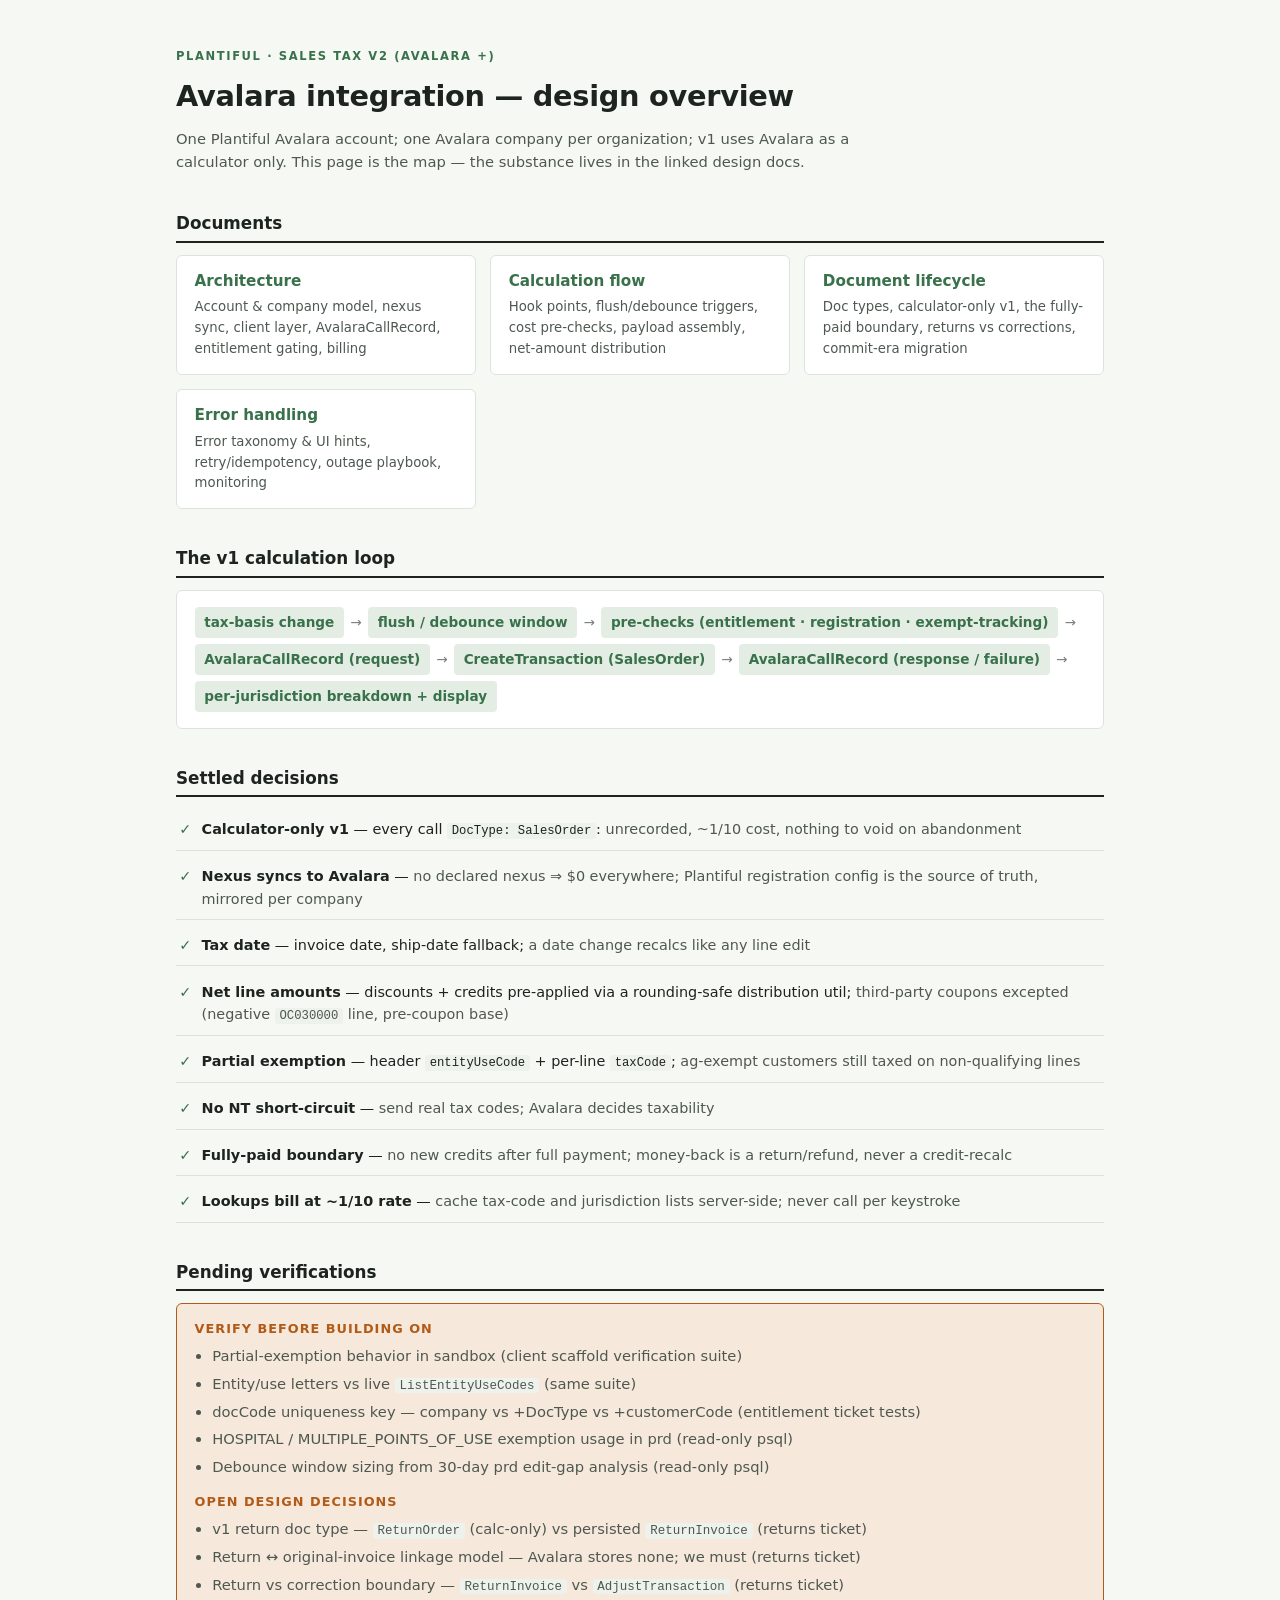
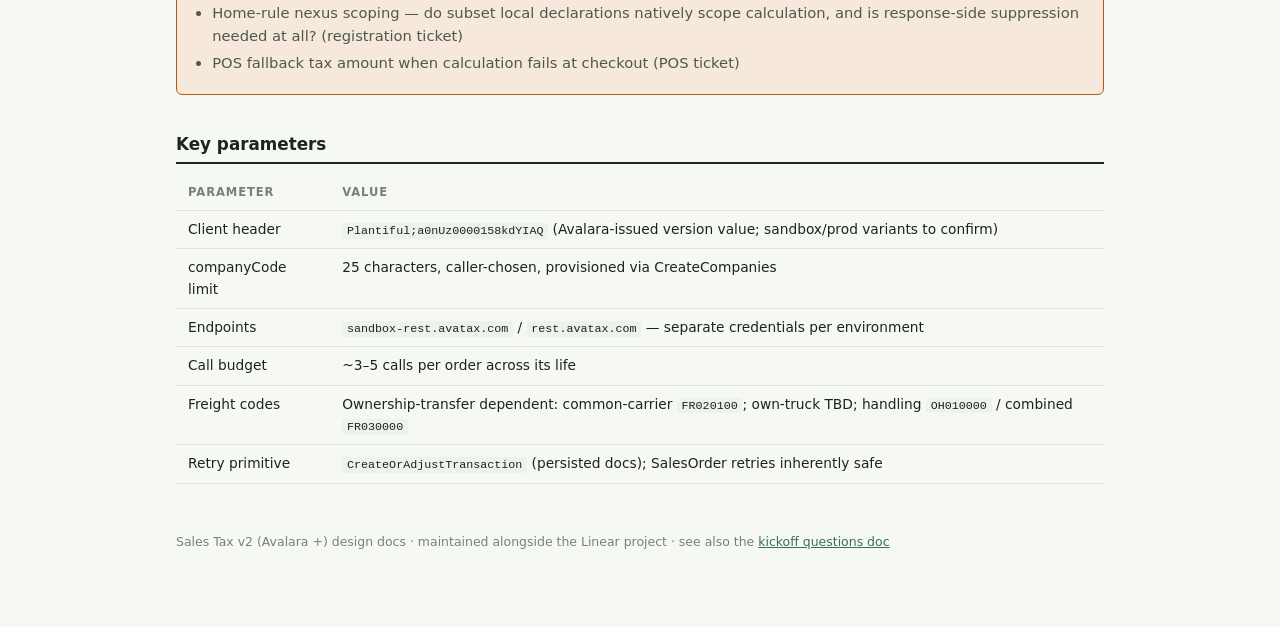
==== avalara-design/index.html @ 980071b1 "Add Avalara sales tax design doc site (ported from admin repo) Co-Authored-By: Claude Fable 5 <norep" ====
<!doctype html>
<html lang="en">
  <head>
    <meta charset="utf-8" />
    <meta name="viewport" content="width=device-width, initial-scale=1" />
    <title>Avalara Sales Tax — Design Overview</title>
    <link rel="stylesheet" href="./style.css" />
  </head>
  <body>
    <div class="wrap">
      <p class="eyebrow">Plantiful · Sales Tax v2 (Avalara +)</p>
      <h1>Avalara integration — design overview</h1>
      <p class="standfirst">
        One Plantiful Avalara account; one Avalara company per organization; v1 uses Avalara as a calculator
        only. This page is the map — the substance lives in the linked design docs.
      </p>

      <h2>Documents</h2>
      <div class="docs">
        <a class="doc-card" href="./architecture.html">
          <p class="t">Architecture</p>
          <p class="d">
            Account &amp; company model, nexus sync, client layer, AvalaraCallRecord, entitlement gating,
            billing
          </p>
        </a>
        <a class="doc-card" href="./calculation-flow.html">
          <p class="t">Calculation flow</p>
          <p class="d">
            Hook points, flush/debounce triggers, cost pre-checks, payload assembly, net-amount distribution
          </p>
        </a>
        <a class="doc-card" href="./lifecycle.html">
          <p class="t">Document lifecycle</p>
          <p class="d">
            Doc types, calculator-only v1, the fully-paid boundary, returns vs corrections, commit-era
            migration
          </p>
        </a>
        <a class="doc-card" href="./error-handling.html">
          <p class="t">Error handling</p>
          <p class="d">Error taxonomy &amp; UI hints, retry/idempotency, outage playbook, monitoring</p>
        </a>
      </div>

      <h2>The v1 calculation loop</h2>
      <div class="flow">
        <span class="step">tax-basis change</span><span class="arr">→</span>
        <span class="step">flush / debounce window</span><span class="arr">→</span>
        <span class="step">pre-checks (entitlement · registration · exempt-tracking)</span
        ><span class="arr">→</span> <span class="step">AvalaraCallRecord (request)</span
        ><span class="arr">→</span> <span class="step">CreateTransaction (SalesOrder)</span
        ><span class="arr">→</span> <span class="step">AvalaraCallRecord (response / failure)</span
        ><span class="arr">→</span>
        <span class="step">per-jurisdiction breakdown + display</span>
      </div>

      <h2>Settled decisions</h2>
      <ul class="decisions">
        <li>
          <strong>Calculator-only v1</strong> — every call <code>DocType: SalesOrder</code>:
          <span class="why">unrecorded, ~1/10 cost, nothing to void on abandonment</span>
        </li>
        <li>
          <strong>Nexus syncs to Avalara</strong> —
          <span class="why"
            >no declared nexus ⇒ $0 everywhere; Plantiful registration config is the source of truth, mirrored
            per company</span
          >
        </li>
        <li>
          <strong>Tax date</strong> — invoice date, ship-date fallback;
          <span class="why">a date change recalcs like any line edit</span>
        </li>
        <li>
          <strong>Net line amounts</strong> — discounts + credits pre-applied via a rounding-safe distribution
          util;
          <span class="why"
            >third-party coupons excepted (negative <code>OC030000</code> line, pre-coupon base)</span
          >
        </li>
        <li>
          <strong>Partial exemption</strong> — header <code>entityUseCode</code> + per-line
          <code>taxCode</code>;
          <span class="why">ag-exempt customers still taxed on non-qualifying lines</span>
        </li>
        <li>
          <strong>No NT short-circuit</strong> —
          <span class="why">send real tax codes; Avalara decides taxability</span>
        </li>
        <li>
          <strong>Fully-paid boundary</strong> —
          <span class="why"
            >no new credits after full payment; money-back is a return/refund, never a credit-recalc</span
          >
        </li>
        <li>
          <strong>Lookups bill at ~1/10 rate</strong> —
          <span class="why">cache tax-code and jurisdiction lists server-side; never call per keystroke</span>
        </li>
      </ul>

      <h2>Pending verifications</h2>
      <div class="pending">
        <p class="t">Verify before building on</p>
        <ul>
          <li>Partial-exemption behavior in sandbox (client scaffold verification suite)</li>
          <li>Entity/use letters vs live <code>ListEntityUseCodes</code> (same suite)</li>
          <li>docCode uniqueness key — company vs +DocType vs +customerCode (entitlement ticket tests)</li>
          <li>HOSPITAL / MULTIPLE_POINTS_OF_USE exemption usage in prd (read-only psql)</li>
          <li>Debounce window sizing from 30-day prd edit-gap analysis (read-only psql)</li>
        </ul>
        <p class="t">Open design decisions</p>
        <ul>
          <li>
            v1 return doc type — <code>ReturnOrder</code> (calc-only) vs persisted
            <code>ReturnInvoice</code> (returns ticket)
          </li>
          <li>Return ↔ original-invoice linkage model — Avalara stores none; we must (returns ticket)</li>
          <li>
            Return vs correction boundary — <code>ReturnInvoice</code> vs
            <code>AdjustTransaction</code> (returns ticket)
          </li>
          <li>
            Home-rule nexus scoping — do subset local declarations natively scope calculation, and is
            response-side suppression needed at all? (registration ticket)
          </li>
          <li>POS fallback tax amount when calculation fails at checkout (POS ticket)</li>
        </ul>
      </div>

      <h2>Key parameters</h2>
      <div class="scroll">
        <table>
          <tr>
            <th>Parameter</th>
            <th>Value</th>
          </tr>
          <tr>
            <td>Client header</td>
            <td>
              <code>Plantiful;a0nUz0000158kdYIAQ</code> (Avalara-issued version value; sandbox/prod variants
              to confirm)
            </td>
          </tr>
          <tr>
            <td>companyCode limit</td>
            <td>25 characters, caller-chosen, provisioned via CreateCompanies</td>
          </tr>
          <tr>
            <td>Endpoints</td>
            <td>
              <code>sandbox-rest.avatax.com</code> / <code>rest.avatax.com</code> — separate credentials per
              environment
            </td>
          </tr>
          <tr>
            <td>Call budget</td>
            <td>~3–5 calls per order across its life</td>
          </tr>
          <tr>
            <td>Freight codes</td>
            <td>
              Ownership-transfer dependent: common-carrier <code>FR020100</code>; own-truck TBD; handling
              <code>OH010000</code> / combined <code>FR030000</code>
            </td>
          </tr>
          <tr>
            <td>Retry primitive</td>
            <td>
              <code>CreateOrAdjustTransaction</code> (persisted docs); SalesOrder retries inherently safe
            </td>
          </tr>
        </table>
      </div>

      <footer>
        Sales Tax v2 (Avalara +) design docs · maintained alongside the Linear project · see also the
        <a href="../avalara-questions.html">kickoff questions doc</a>
      </footer>
    </div>
  </body>
</html>
---- avalara-design/style.css ----
:root {
  --ground: #f6f8f4;
  --panel: #ffffff;
  --ink: #1d231e;
  --ink-soft: #4e5850;
  --ink-faint: #77817a;
  --line: #dde3dc;
  --accent: #38714a;
  --accent-soft: #e3ede4;
  --warn: #b25a17;
  --warn-soft: #f6e8db;
  --mono-bg: #eef2ec;
}
@media (prefers-color-scheme: dark) {
  :root {
    --ground: #141815;
    --panel: #1b211c;
    --ink: #e4eae2;
    --ink-soft: #a8b2a9;
    --ink-faint: #79847b;
    --line: #2c352d;
    --accent: #6fae83;
    --accent-soft: #23331f;
    --warn: #d98b4a;
    --warn-soft: #3a2a1a;
    --mono-bg: #232b24;
  }
}
* {
  box-sizing: border-box;
}
body {
  margin: 0;
  background: var(--ground);
  padding: 3rem 1.25rem 5rem;
  color: var(--ink);
  line-height: 1.55;
  font-family: "Avenir Next", "Segoe UI", system-ui, sans-serif;
}
.wrap {
  margin: 0 auto;
  max-width: 58rem;
}
.eyebrow {
  margin: 0 0 0.5rem;
  color: var(--accent);
  font-weight: 600;
  font-size: 0.72rem;
  letter-spacing: 0.14em;
  text-transform: uppercase;
}
h1 {
  margin: 0 0 0.6rem;
  font-weight: 700;
  font-size: 1.8rem;
  letter-spacing: -0.01em;
  text-wrap: balance;
}
.standfirst {
  margin: 0 0 2rem;
  max-width: 44rem;
  color: var(--ink-soft);
}
h2 {
  margin: 2.25rem 0 0.75rem;
  border-bottom: 2px solid var(--ink);
  padding-bottom: 0.3rem;
  font-weight: 700;
  font-size: 1.05rem;
}
h3 {
  margin: 1.6rem 0 0.5rem;
  font-weight: 700;
  font-size: 0.95rem;
}
p,
ul,
ol {
  font-size: 0.92rem;
}
ul,
ol {
  padding-left: 1.3rem;
}
li {
  margin-bottom: 0.35rem;
}
a {
  color: var(--accent);
}
code {
  border-radius: 3px;
  background: var(--mono-bg);
  padding: 0.05rem 0.3rem;
  font-size: 0.85em;
  font-family: "SF Mono", ui-monospace, Menlo, monospace;
}
pre {
  overflow-x: auto;
  border: 1px solid var(--line);
  border-radius: 6px;
  background: var(--mono-bg);
  padding: 0.9rem 1.1rem;
  font-size: 0.82rem;
  line-height: 1.5;
}
pre code {
  background: none;
  padding: 0;
  font-size: inherit;
}
blockquote {
  margin: 1.2rem 0;
  border: 1px solid var(--warn);
  border-left-width: 4px;
  border-radius: 6px;
  background: var(--warn-soft);
  padding: 0.8rem 1.1rem;
  font-size: 0.9rem;
}
blockquote p {
  margin: 0;
}
table {
  border-collapse: collapse;
  width: 100%;
  font-size: 0.86rem;
}
th,
td {
  vertical-align: top;
  border-bottom: 1px solid var(--line);
  padding: 0.5rem 0.75rem;
  text-align: left;
}
th {
  color: var(--ink-faint);
  font-size: 0.72rem;
  letter-spacing: 0.08em;
  text-transform: uppercase;
}
.scroll {
  overflow-x: auto;
}
.backlink {
  display: inline-block;
  margin: 0 0 1.5rem;
  color: var(--accent);
  font-size: 0.85rem;
  font-weight: 600;
  text-decoration: none;
}
.backlink:hover {
  text-decoration: underline;
}
.docs {
  display: grid;
  grid-template-columns: repeat(auto-fit, minmax(15rem, 1fr));
  gap: 0.9rem;
}
a.doc-card {
  display: block;
  border: 1px solid var(--line);
  border-radius: 6px;
  background: var(--panel);
  padding: 0.9rem 1.1rem;
  color: var(--ink);
  text-decoration: none;
}
a.doc-card:hover {
  border-color: var(--accent);
}
a.doc-card .t {
  margin: 0 0 0.25rem;
  color: var(--accent);
  font-weight: 700;
  font-size: 0.95rem;
}
a.doc-card .d {
  margin: 0;
  color: var(--ink-soft);
  font-size: 0.83rem;
}
.flow {
  display: flex;
  flex-wrap: wrap;
  align-items: center;
  gap: 0.4rem;
  border: 1px solid var(--line);
  border-radius: 6px;
  background: var(--panel);
  padding: 1rem 1.1rem;
  font-size: 0.85rem;
}
.flow .step {
  border-radius: 4px;
  background: var(--accent-soft);
  padding: 0.3rem 0.6rem;
  color: var(--accent);
  font-weight: 600;
  white-space: nowrap;
}
.flow .arr {
  color: var(--ink-faint);
}
ul.decisions {
  margin: 0;
  padding: 0;
  list-style: none;
}
ul.decisions li {
  position: relative;
  border-bottom: 1px solid var(--line);
  padding: 0.55rem 0 0.55rem 1.6rem;
  font-size: 0.9rem;
}
ul.decisions li::before {
  position: absolute;
  left: 0.2rem;
  content: "✓";
  color: var(--accent);
  font-weight: 700;
}
ul.decisions li strong {
  color: var(--ink);
}
ul.decisions li .why {
  color: var(--ink-soft);
}
.pending {
  border: 1px solid var(--warn);
  border-radius: 6px;
  background: var(--warn-soft);
  padding: 0.9rem 1.1rem;
  font-size: 0.86rem;
}
.pending .t {
  margin: 0 0 0.4rem;
  color: var(--warn);
  font-weight: 700;
  font-size: 0.8rem;
  letter-spacing: 0.08em;
  text-transform: uppercase;
}
.pending ul + .t {
  margin-top: 0.8rem;
}
.pending ul {
  margin: 0;
  padding-left: 1.1rem;
  color: var(--ink-soft);
}
.pending li {
  margin-bottom: 0.3rem;
}
footer {
  margin-top: 3rem;
  color: var(--ink-faint);
  font-size: 0.78rem;
}
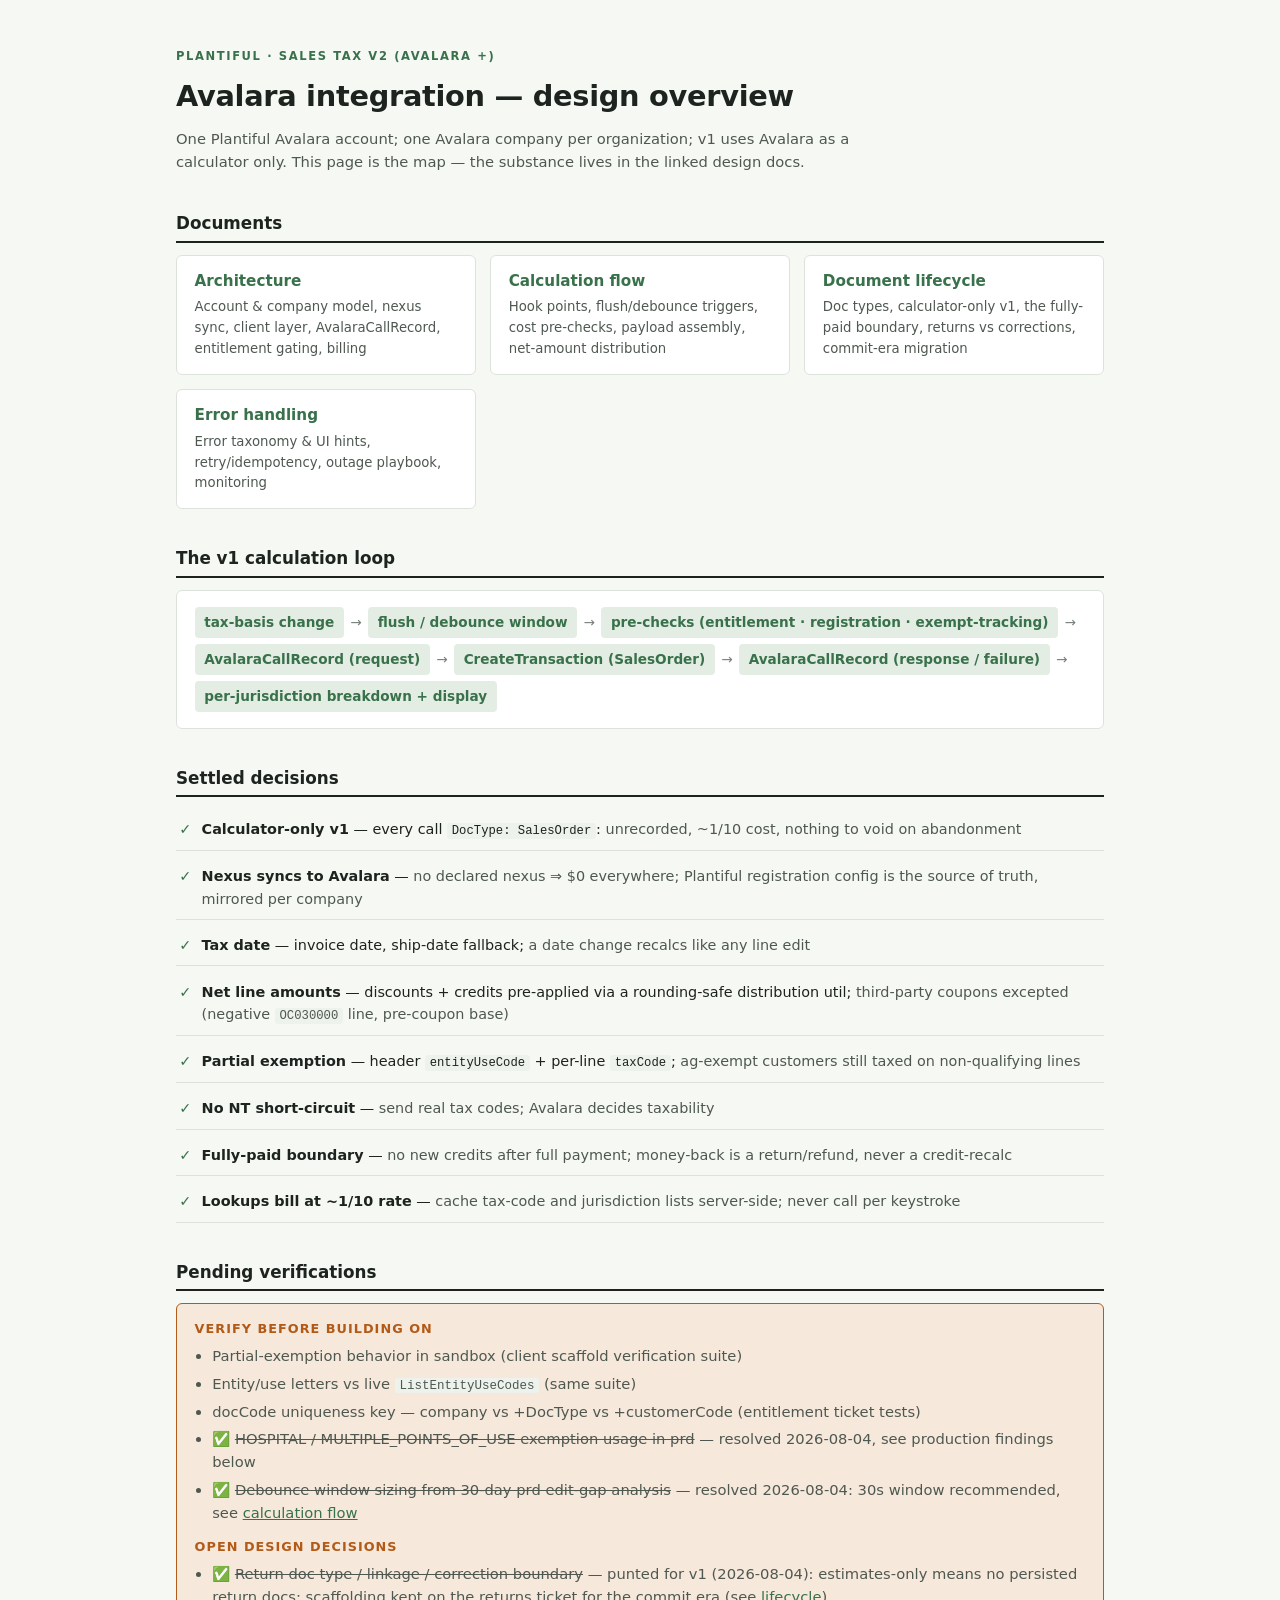
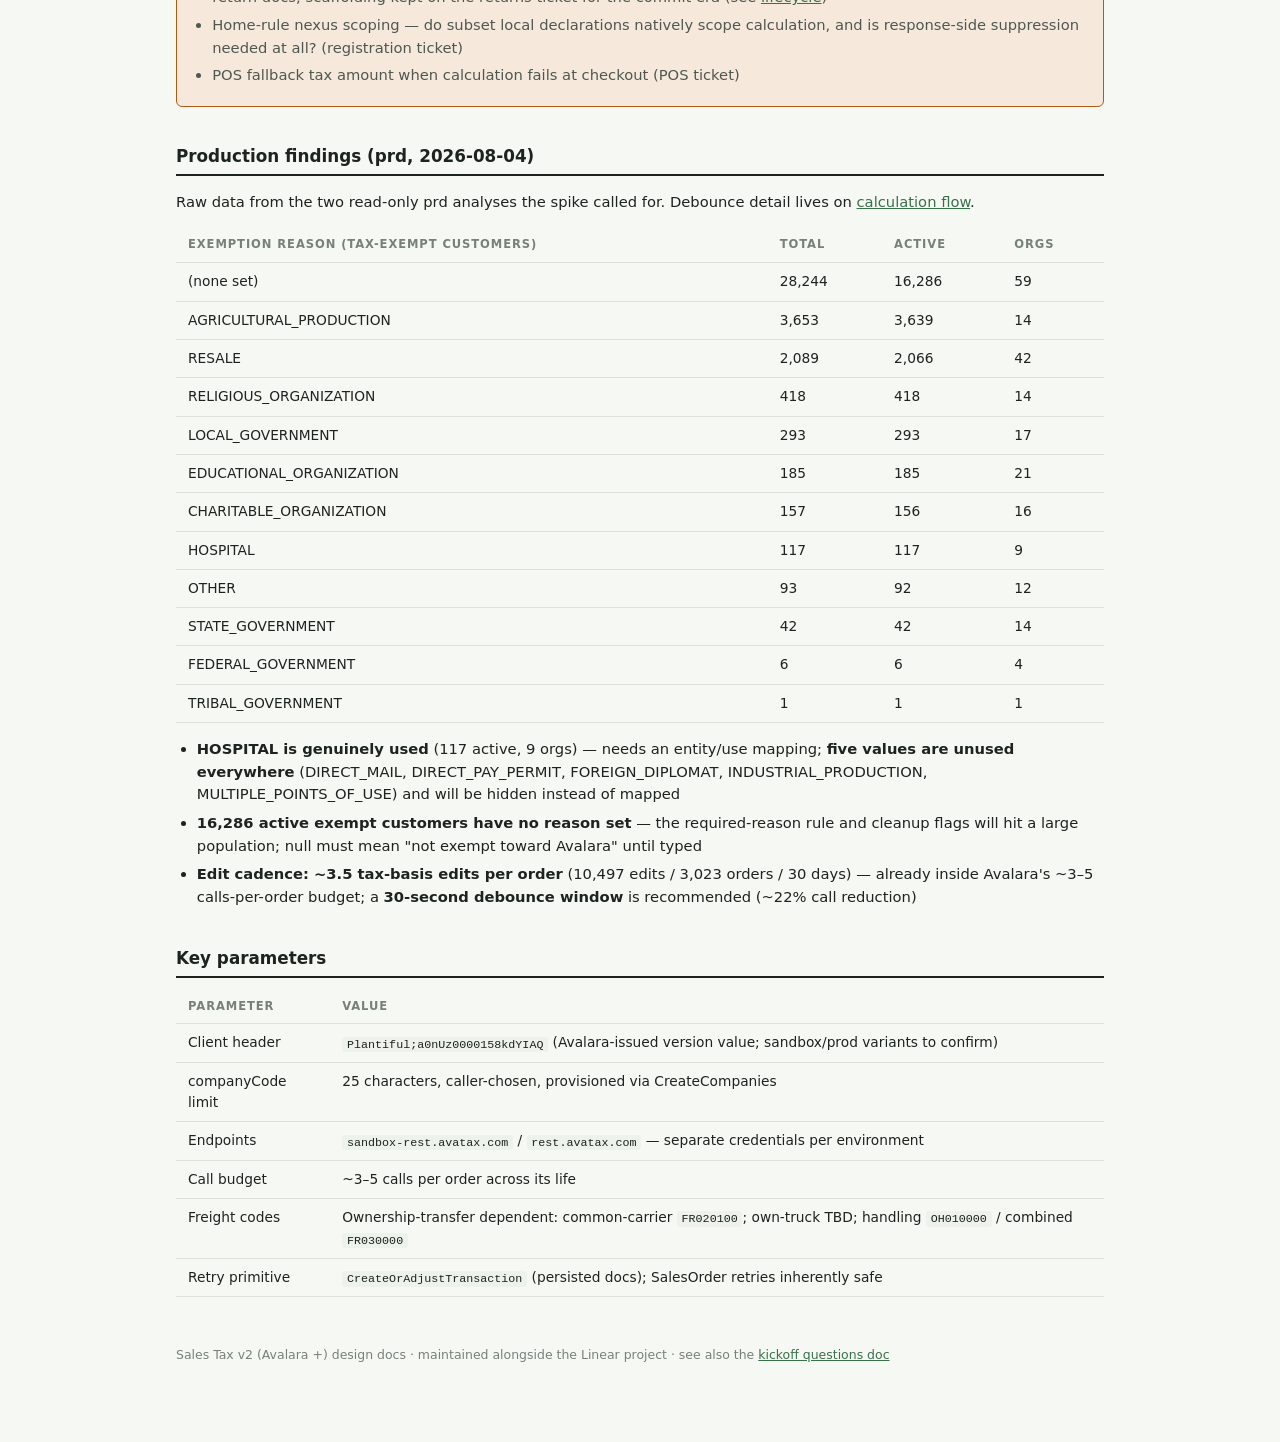
==== commit a1e32d96: "Record prd findings, net-amount pseudo-code, and v1 returns punt Co-Authored-By: Claude Fable 5 <nor" ====
--- a/avalara-design/index.html
+++ b/avalara-design/index.html
@@ -107,19 +107,21 @@
           <li>Partial-exemption behavior in sandbox (client scaffold verification suite)</li>
           <li>Entity/use letters vs live <code>ListEntityUseCodes</code> (same suite)</li>
           <li>docCode uniqueness key — company vs +DocType vs +customerCode (entitlement ticket tests)</li>
-          <li>HOSPITAL / MULTIPLE_POINTS_OF_USE exemption usage in prd (read-only psql)</li>
-          <li>Debounce window sizing from 30-day prd edit-gap analysis (read-only psql)</li>
+          <li>
+            ✅ <s>HOSPITAL / MULTIPLE_POINTS_OF_USE exemption usage in prd</s> — resolved 2026-08-04, see
+            production findings below
+          </li>
+          <li>
+            ✅ <s>Debounce window sizing from 30-day prd edit-gap analysis</s> — resolved 2026-08-04: 30s
+            window recommended, see <a href="./calculation-flow.html">calculation flow</a>
+          </li>
         </ul>
         <p class="t">Open design decisions</p>
         <ul>
           <li>
-            v1 return doc type — <code>ReturnOrder</code> (calc-only) vs persisted
-            <code>ReturnInvoice</code> (returns ticket)
-          </li>
-          <li>Return ↔ original-invoice linkage model — Avalara stores none; we must (returns ticket)</li>
-          <li>
-            Return vs correction boundary — <code>ReturnInvoice</code> vs
-            <code>AdjustTransaction</code> (returns ticket)
+            ✅ <s>Return doc type / linkage / correction boundary</s> — punted for v1 (2026-08-04):
+            estimates-only means no persisted return docs; scaffolding kept on the returns ticket for the
+            commit era (see <a href="./lifecycle.html">lifecycle</a>)
           </li>
           <li>
             Home-rule nexus scoping — do subset local declarations natively scope calculation, and is
@@ -128,6 +130,111 @@
           <li>POS fallback tax amount when calculation fails at checkout (POS ticket)</li>
         </ul>
       </div>
+
+      <h2>Production findings (prd, 2026-08-04)</h2>
+      <p>
+        Raw data from the two read-only prd analyses the spike called for. Debounce detail lives on
+        <a href="./calculation-flow.html">calculation flow</a>.
+      </p>
+      <div class="scroll">
+        <table>
+          <tr>
+            <th>Exemption reason (tax-exempt customers)</th>
+            <th>Total</th>
+            <th>Active</th>
+            <th>Orgs</th>
+          </tr>
+          <tr>
+            <td>(none set)</td>
+            <td>28,244</td>
+            <td>16,286</td>
+            <td>59</td>
+          </tr>
+          <tr>
+            <td>AGRICULTURAL_PRODUCTION</td>
+            <td>3,653</td>
+            <td>3,639</td>
+            <td>14</td>
+          </tr>
+          <tr>
+            <td>RESALE</td>
+            <td>2,089</td>
+            <td>2,066</td>
+            <td>42</td>
+          </tr>
+          <tr>
+            <td>RELIGIOUS_ORGANIZATION</td>
+            <td>418</td>
+            <td>418</td>
+            <td>14</td>
+          </tr>
+          <tr>
+            <td>LOCAL_GOVERNMENT</td>
+            <td>293</td>
+            <td>293</td>
+            <td>17</td>
+          </tr>
+          <tr>
+            <td>EDUCATIONAL_ORGANIZATION</td>
+            <td>185</td>
+            <td>185</td>
+            <td>21</td>
+          </tr>
+          <tr>
+            <td>CHARITABLE_ORGANIZATION</td>
+            <td>157</td>
+            <td>156</td>
+            <td>16</td>
+          </tr>
+          <tr>
+            <td>HOSPITAL</td>
+            <td>117</td>
+            <td>117</td>
+            <td>9</td>
+          </tr>
+          <tr>
+            <td>OTHER</td>
+            <td>93</td>
+            <td>92</td>
+            <td>12</td>
+          </tr>
+          <tr>
+            <td>STATE_GOVERNMENT</td>
+            <td>42</td>
+            <td>42</td>
+            <td>14</td>
+          </tr>
+          <tr>
+            <td>FEDERAL_GOVERNMENT</td>
+            <td>6</td>
+            <td>6</td>
+            <td>4</td>
+          </tr>
+          <tr>
+            <td>TRIBAL_GOVERNMENT</td>
+            <td>1</td>
+            <td>1</td>
+            <td>1</td>
+          </tr>
+        </table>
+      </div>
+      <ul>
+        <li>
+          <strong>HOSPITAL is genuinely used</strong> (117 active, 9 orgs) — needs an entity/use mapping;
+          <strong>five values are unused everywhere</strong> (DIRECT_MAIL, DIRECT_PAY_PERMIT,
+          FOREIGN_DIPLOMAT, INDUSTRIAL_PRODUCTION, MULTIPLE_POINTS_OF_USE) and will be hidden instead of
+          mapped
+        </li>
+        <li>
+          <strong>16,286 active exempt customers have no reason set</strong> — the required-reason rule and
+          cleanup flags will hit a large population; null must mean "not exempt toward Avalara" until typed
+        </li>
+        <li>
+          <strong>Edit cadence: ~3.5 tax-basis edits per order</strong> (10,497 edits / 3,023 orders /
+          30 days) — already inside Avalara's ~3–5 calls-per-order budget; a
+          <strong>30-second debounce window</strong> is recommended (~22% call reduction)
+        </li>
+      </ul>
 
       <h2>Key parameters</h2>
       <div class="scroll">
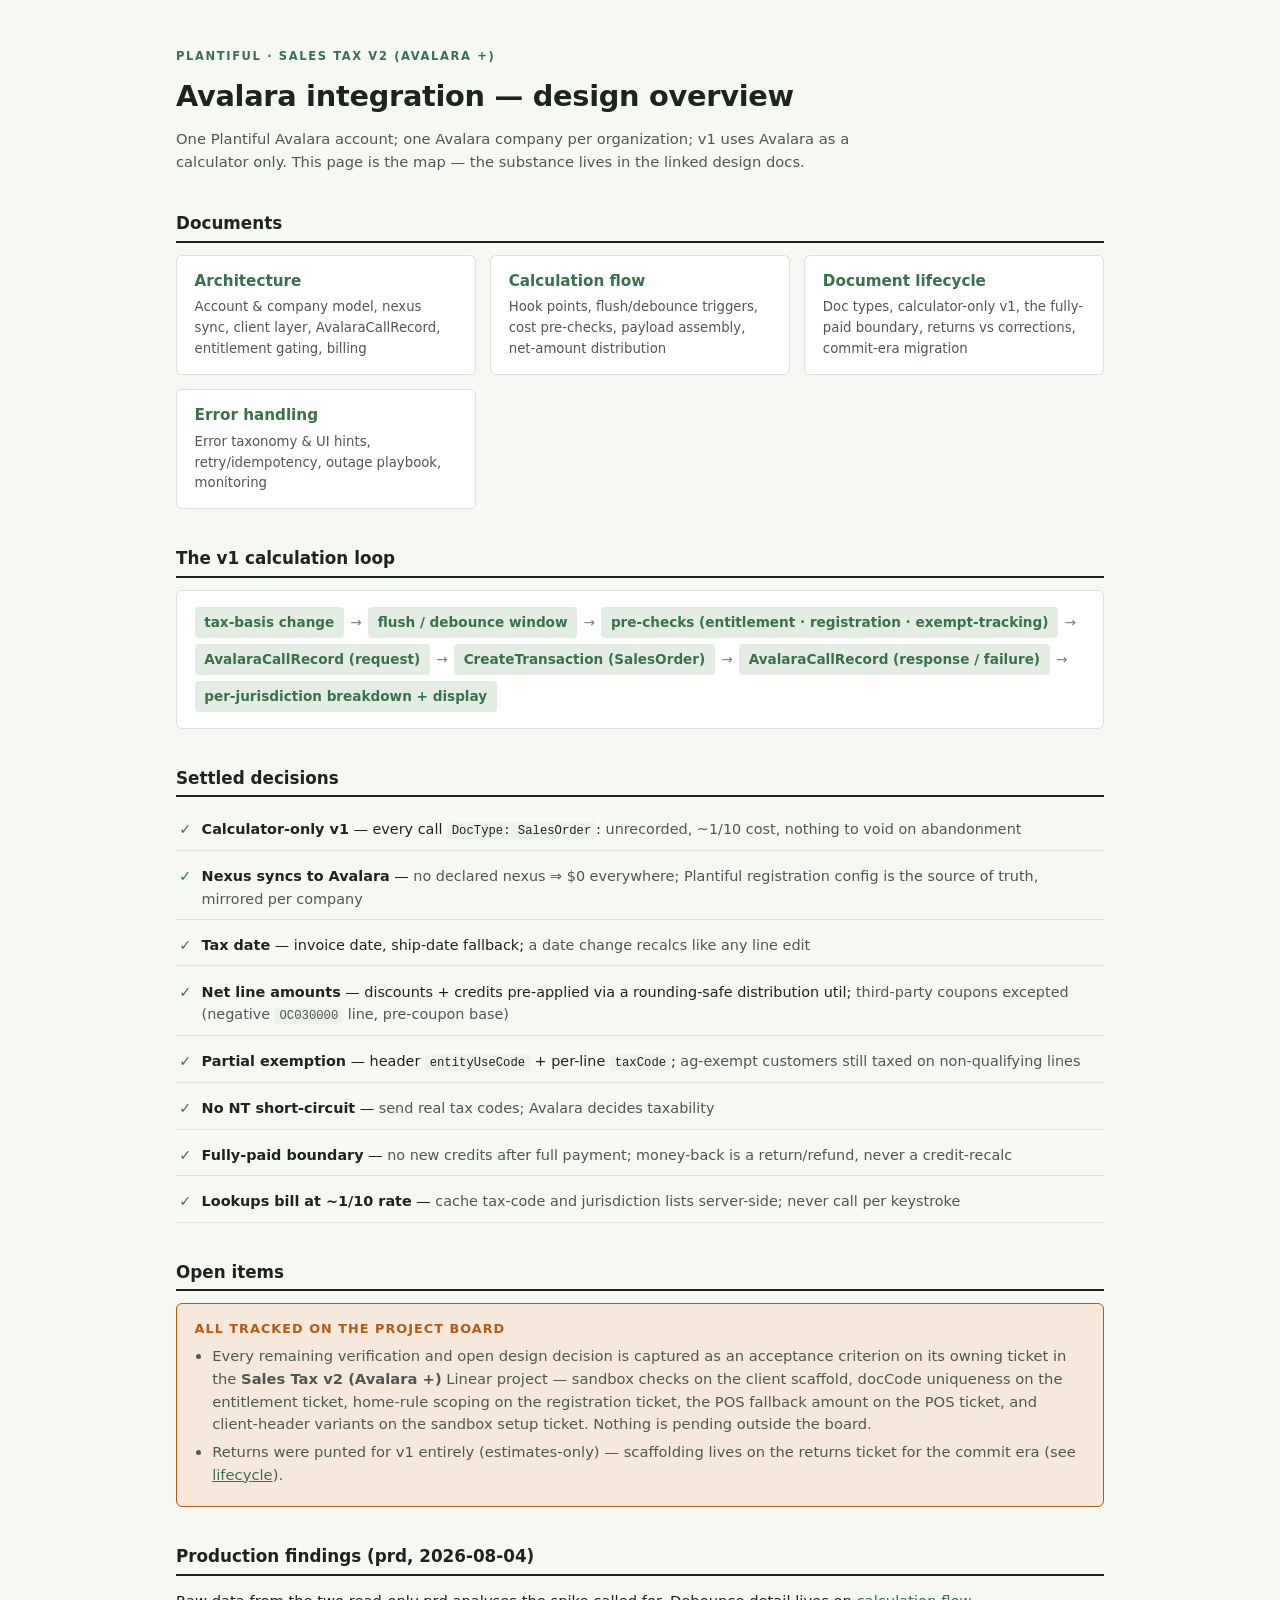
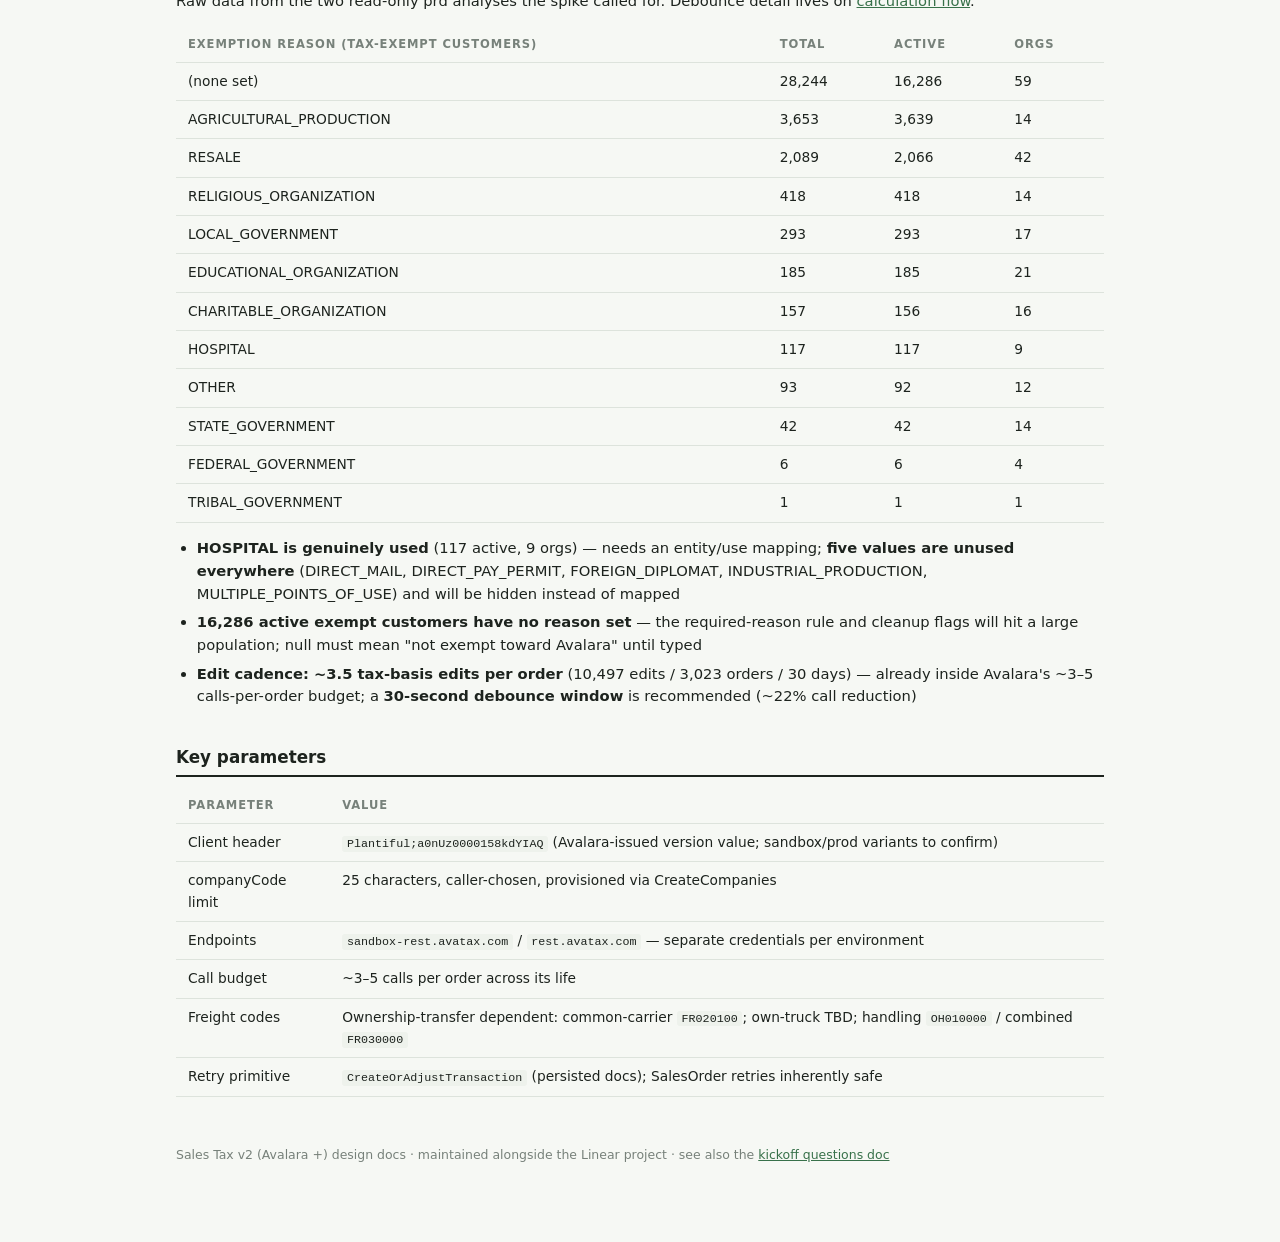
==== commit bb0b00ae: "Collapse pending panel: all open items now tracked as ticket ACs Co-Authored-By: Claude Fable 5 <nor" ====
--- a/avalara-design/index.html
+++ b/avalara-design/index.html
@@ -100,34 +100,21 @@
         </li>
       </ul>
 
-      <h2>Pending verifications</h2>
+      <h2>Open items</h2>
       <div class="pending">
-        <p class="t">Verify before building on</p>
+        <p class="t">All tracked on the project board</p>
         <ul>
-          <li>Partial-exemption behavior in sandbox (client scaffold verification suite)</li>
-          <li>Entity/use letters vs live <code>ListEntityUseCodes</code> (same suite)</li>
-          <li>docCode uniqueness key — company vs +DocType vs +customerCode (entitlement ticket tests)</li>
           <li>
-            ✅ <s>HOSPITAL / MULTIPLE_POINTS_OF_USE exemption usage in prd</s> — resolved 2026-08-04, see
-            production findings below
+            Every remaining verification and open design decision is captured as an acceptance criterion on
+            its owning ticket in the <strong>Sales Tax v2 (Avalara +)</strong> Linear project — sandbox
+            checks on the client scaffold, docCode uniqueness on the entitlement ticket, home-rule scoping
+            on the registration ticket, the POS fallback amount on the POS ticket, and client-header
+            variants on the sandbox setup ticket. Nothing is pending outside the board.
           </li>
           <li>
-            ✅ <s>Debounce window sizing from 30-day prd edit-gap analysis</s> — resolved 2026-08-04: 30s
-            window recommended, see <a href="./calculation-flow.html">calculation flow</a>
+            Returns were punted for v1 entirely (estimates-only) — scaffolding lives on the returns ticket
+            for the commit era (see <a href="./lifecycle.html">lifecycle</a>).
           </li>
-        </ul>
-        <p class="t">Open design decisions</p>
-        <ul>
-          <li>
-            ✅ <s>Return doc type / linkage / correction boundary</s> — punted for v1 (2026-08-04):
-            estimates-only means no persisted return docs; scaffolding kept on the returns ticket for the
-            commit era (see <a href="./lifecycle.html">lifecycle</a>)
-          </li>
-          <li>
-            Home-rule nexus scoping — do subset local declarations natively scope calculation, and is
-            response-side suppression needed at all? (registration ticket)
-          </li>
-          <li>POS fallback tax amount when calculation fails at checkout (POS ticket)</li>
         </ul>
       </div>
 
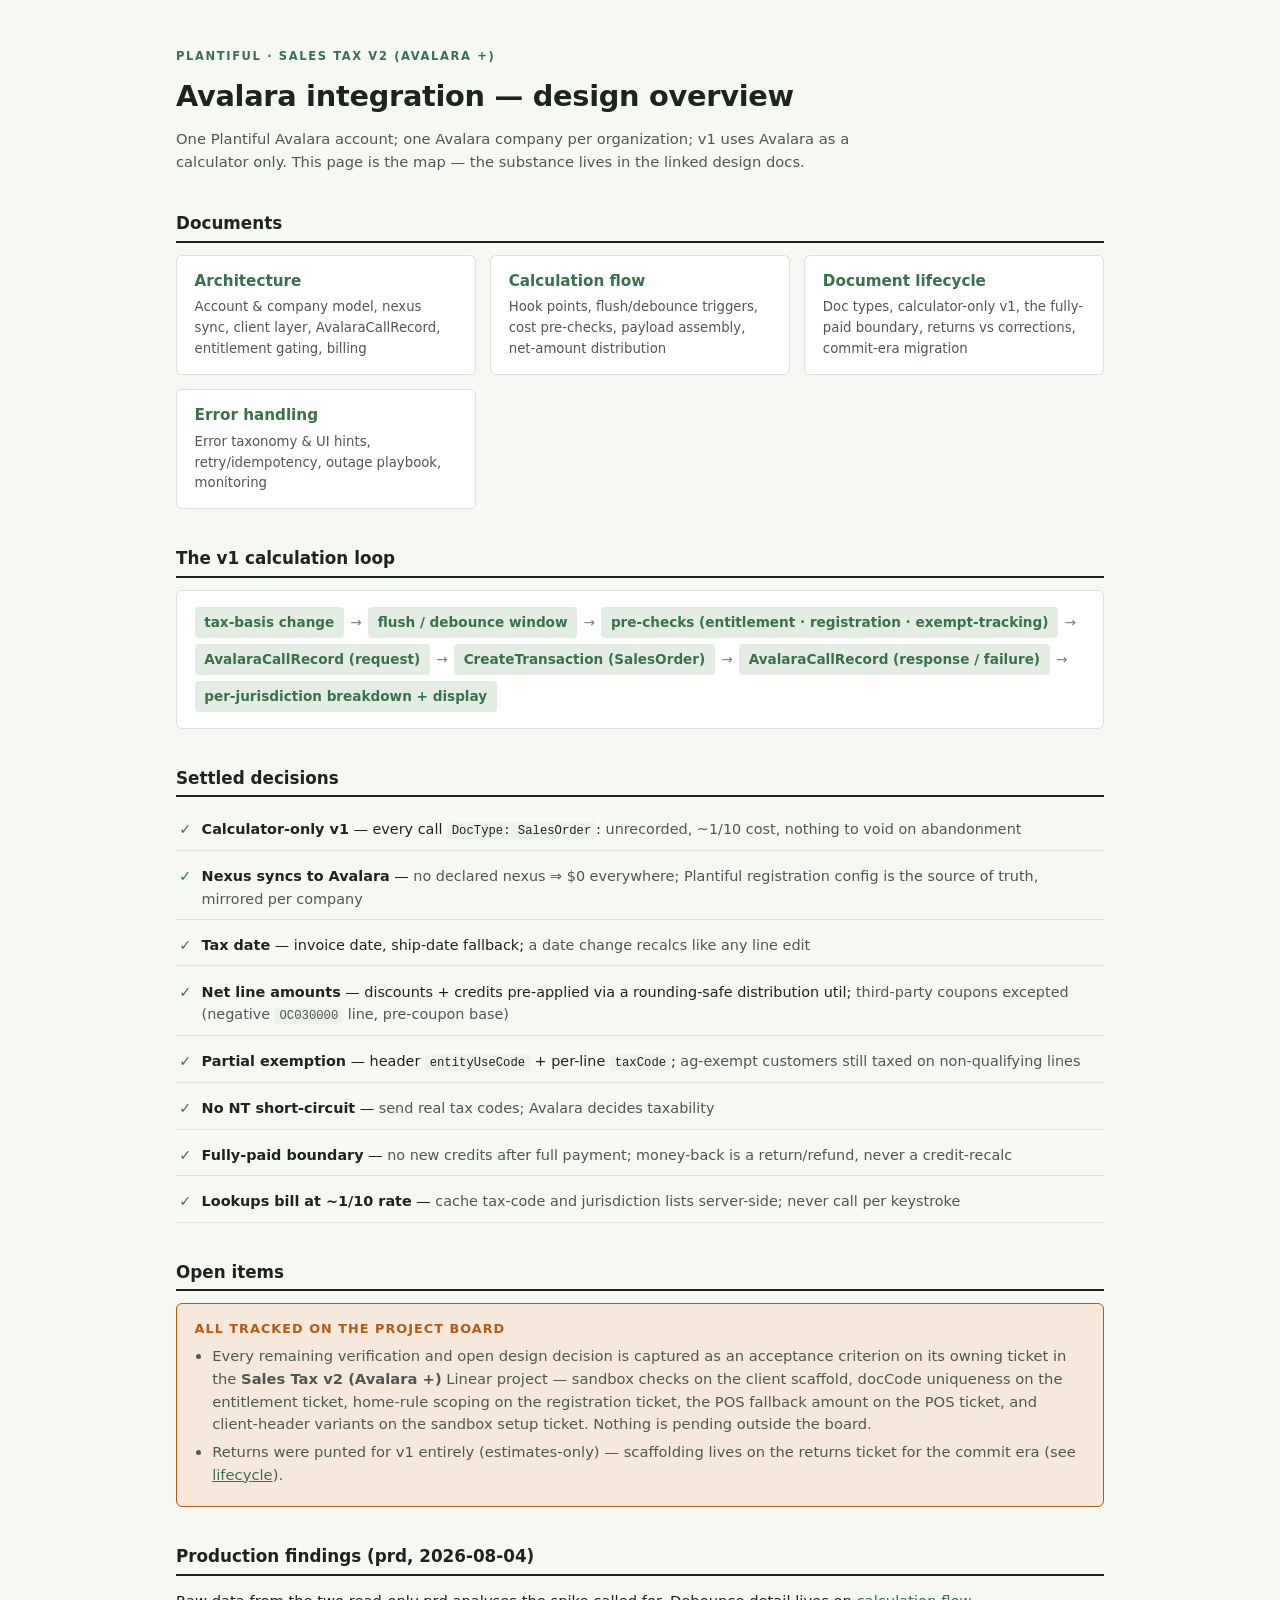
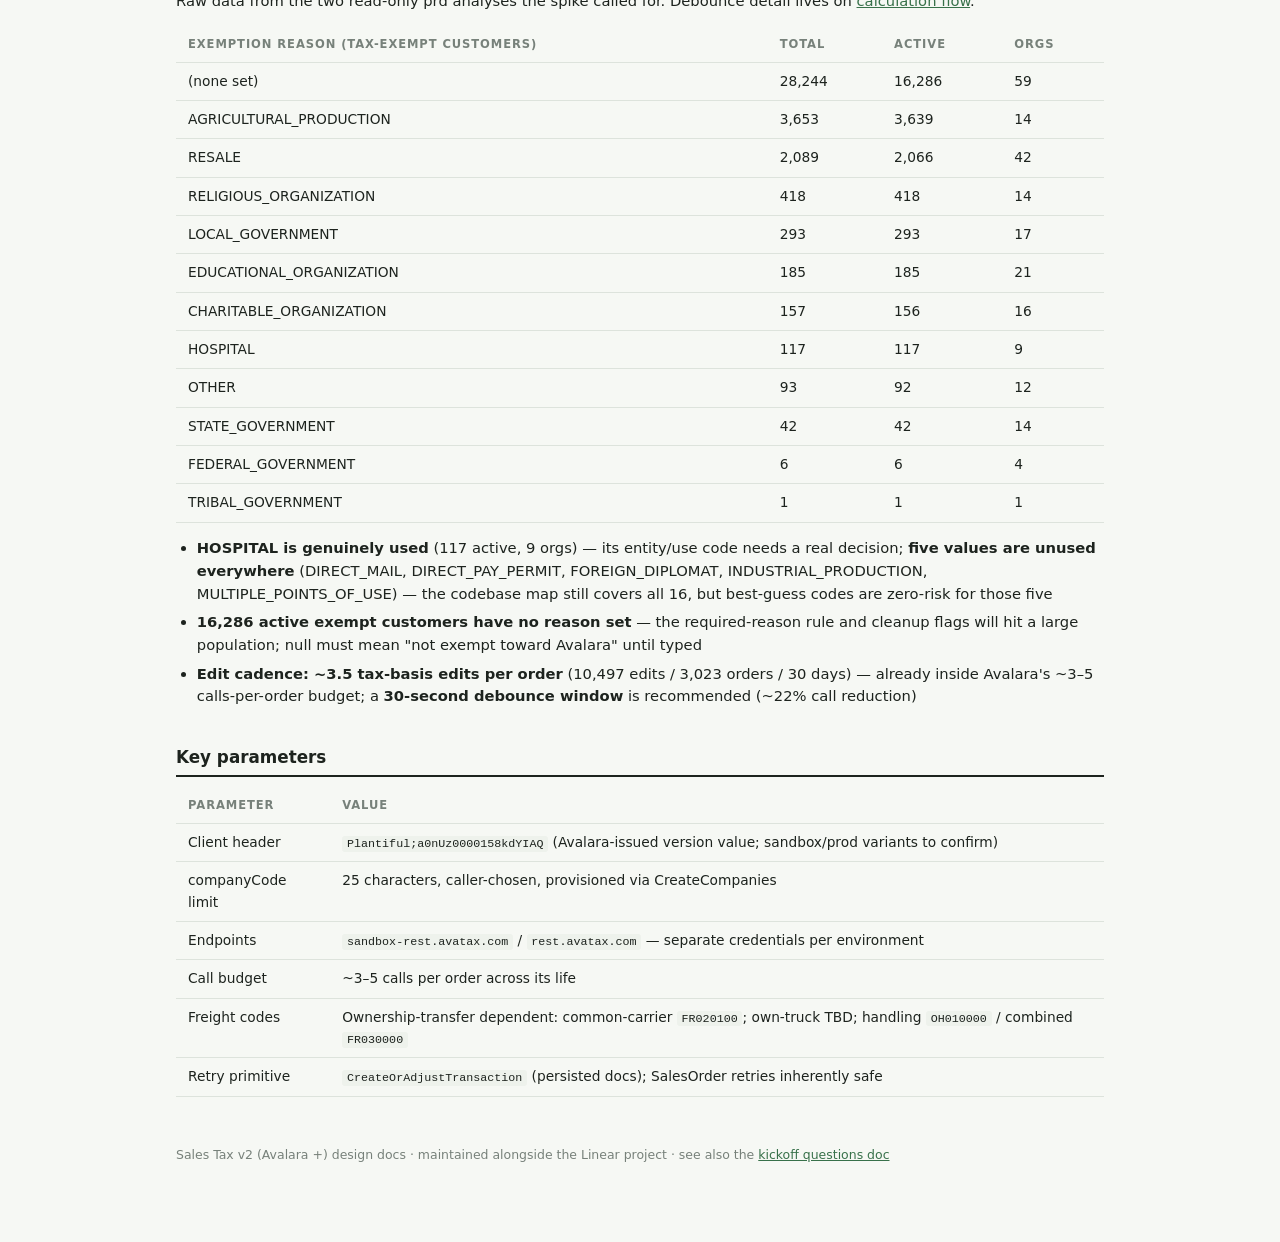
==== commit 92e2003f: "Map all 16 exemption types instead of hiding unused ones Co-Authored-By: Claude Fable 5 <noreply@ant" ====
--- a/avalara-design/index.html
+++ b/avalara-design/index.html
@@ -207,10 +207,10 @@
       </div>
       <ul>
         <li>
-          <strong>HOSPITAL is genuinely used</strong> (117 active, 9 orgs) — needs an entity/use mapping;
-          <strong>five values are unused everywhere</strong> (DIRECT_MAIL, DIRECT_PAY_PERMIT,
-          FOREIGN_DIPLOMAT, INDUSTRIAL_PRODUCTION, MULTIPLE_POINTS_OF_USE) and will be hidden instead of
-          mapped
+          <strong>HOSPITAL is genuinely used</strong> (117 active, 9 orgs) — its entity/use code needs a
+          real decision; <strong>five values are unused everywhere</strong> (DIRECT_MAIL, DIRECT_PAY_PERMIT,
+          FOREIGN_DIPLOMAT, INDUSTRIAL_PRODUCTION, MULTIPLE_POINTS_OF_USE) — the codebase map still covers
+          all 16, but best-guess codes are zero-risk for those five
         </li>
         <li>
           <strong>16,286 active exempt customers have no reason set</strong> — the required-reason rule and
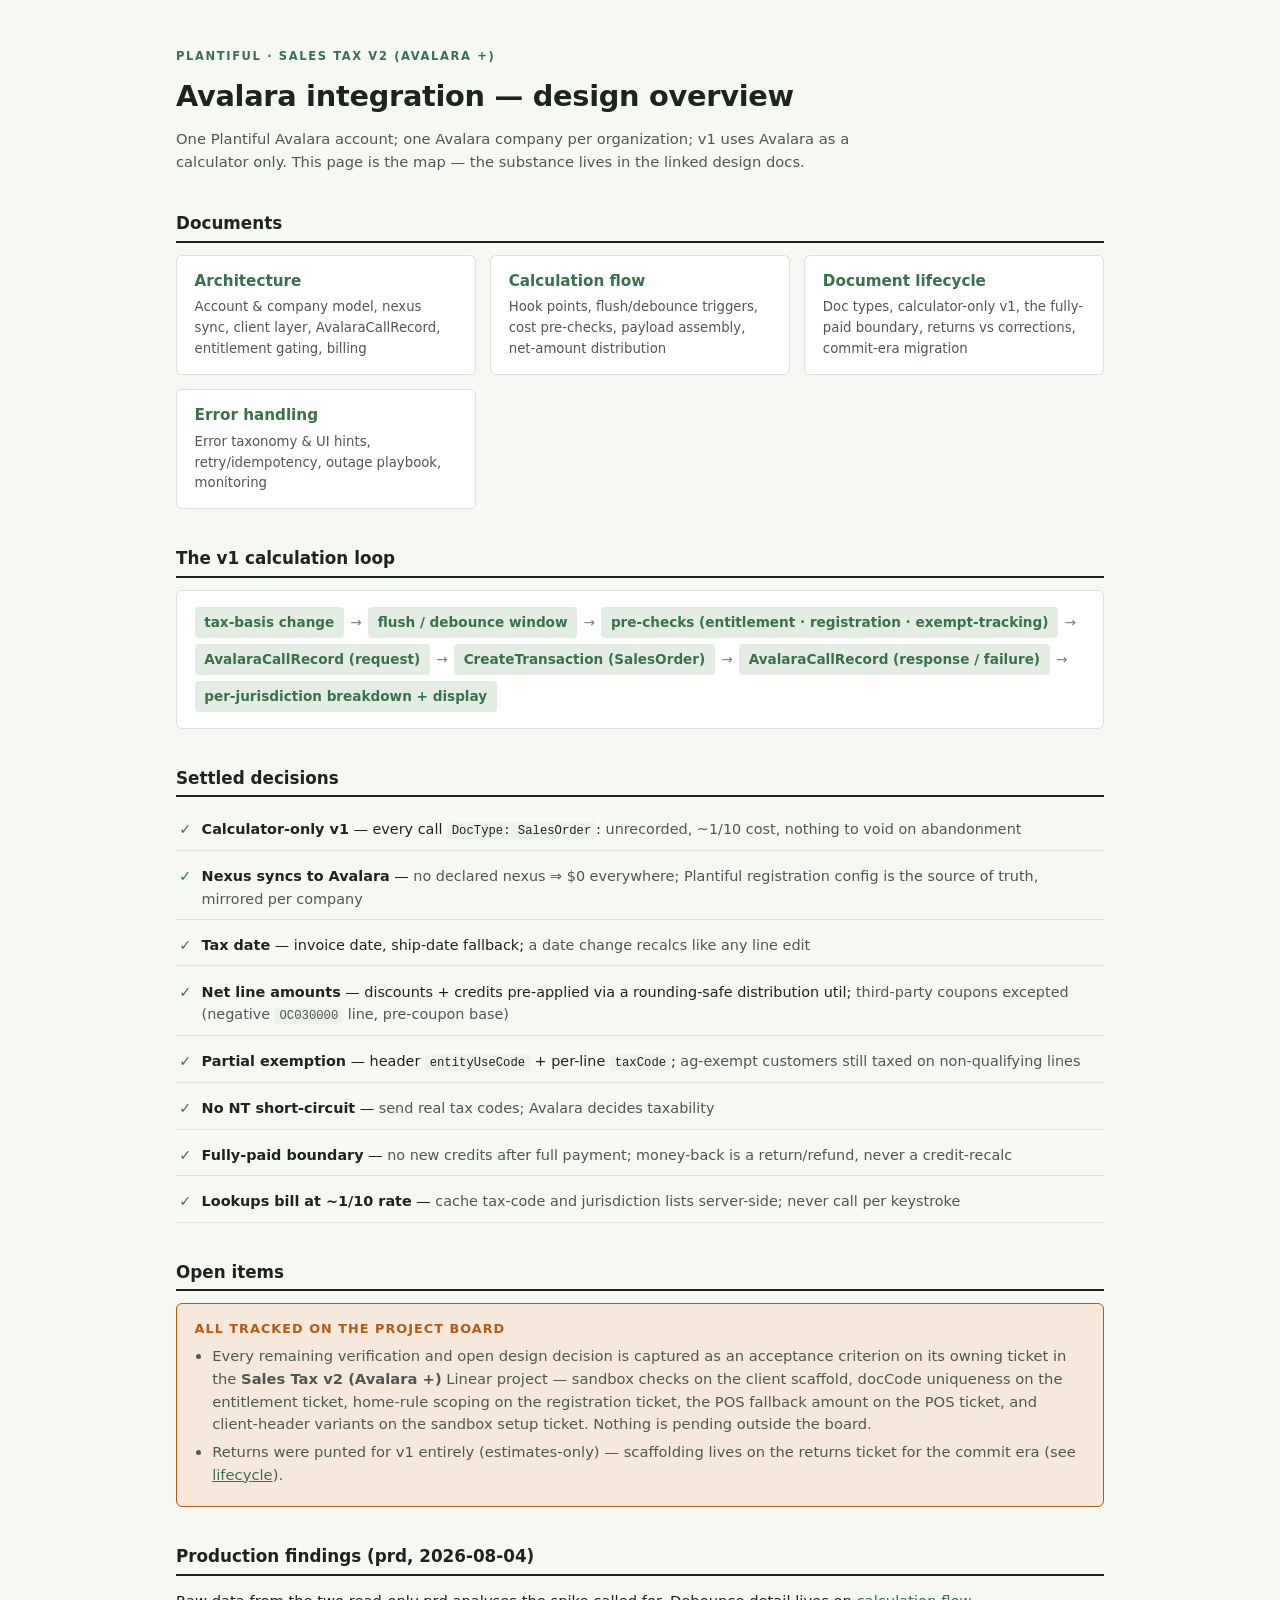
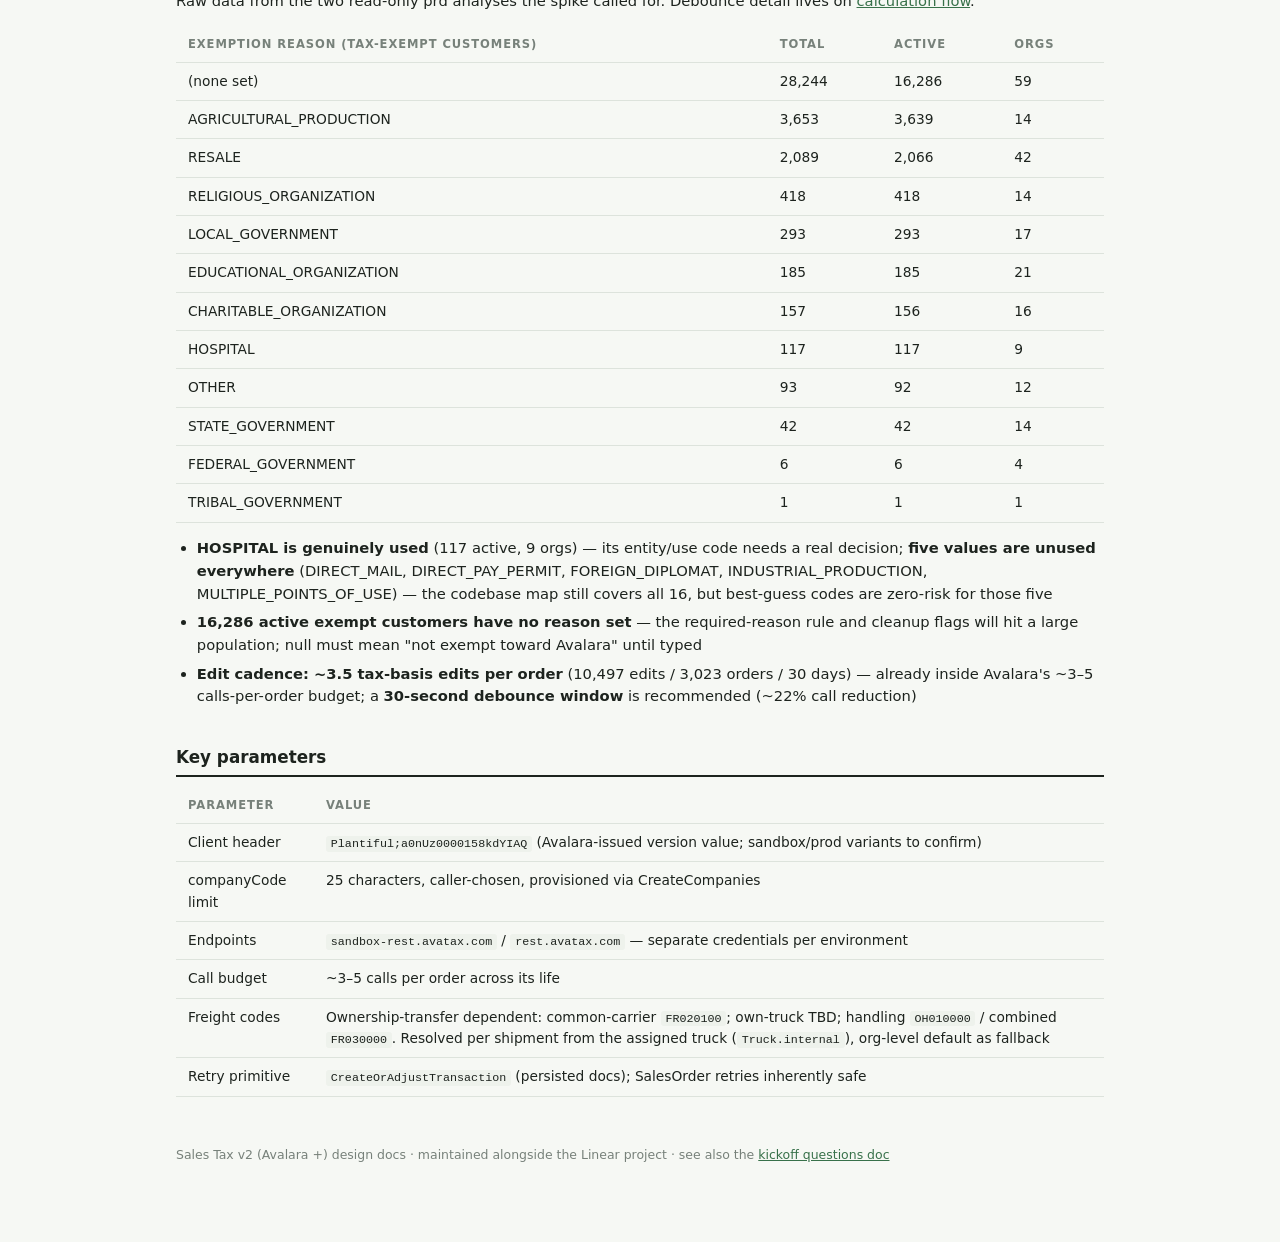
==== commit 64e22412: "Record hybrid freight-code resolution (truck flag + org default) Co-Authored-By: Claude Fable 5 <nor" ====
--- a/avalara-design/index.html
+++ b/avalara-design/index.html
@@ -256,7 +256,8 @@
             <td>Freight codes</td>
             <td>
               Ownership-transfer dependent: common-carrier <code>FR020100</code>; own-truck TBD; handling
-              <code>OH010000</code> / combined <code>FR030000</code>
+              <code>OH010000</code> / combined <code>FR030000</code>. Resolved per shipment from the
+              assigned truck (<code>Truck.internal</code>), org-level default as fallback
             </td>
           </tr>
           <tr>
--- a/avalara-design/style.css
+++ b/avalara-design/style.css
@@ -258,3 +258,74 @@
   color: var(--ink-faint);
   font-size: 0.78rem;
 }
+.mock {
+  margin: 1rem 0;
+  border: 1px solid var(--line);
+  border-radius: 6px;
+  background: var(--panel);
+  padding: 0.4rem 1.1rem;
+}
+.mock-row {
+  display: flex;
+  flex-wrap: wrap;
+  align-items: center;
+  gap: 0.6rem;
+  border-bottom: 1px solid var(--line);
+  padding: 0.65rem 0;
+  font-size: 0.9rem;
+}
+.mock-row:last-child {
+  border-bottom: none;
+}
+.mock-state {
+  flex: 0 0 7.5rem;
+  color: var(--ink-faint);
+  font-size: 0.7rem;
+  letter-spacing: 0.08em;
+  text-transform: uppercase;
+}
+.mock-label {
+  flex: 1 1 8rem;
+}
+.mock-value {
+  font-variant-numeric: tabular-nums;
+  font-weight: 600;
+}
+.mock-value.stale {
+  color: var(--ink-faint);
+  font-weight: 500;
+}
+.mock-value.stale::after {
+  content: " *";
+  color: var(--warn);
+  font-weight: 700;
+}
+.mock-btn {
+  display: inline-flex;
+  align-items: center;
+  gap: 0.3rem;
+  cursor: default;
+  border: 1px solid var(--accent);
+  border-radius: 4px;
+  background: var(--accent-soft);
+  padding: 0.15rem 0.55rem;
+  color: var(--accent);
+  font-weight: 600;
+  font-size: 0.78rem;
+  white-space: nowrap;
+}
+.mock-spin {
+  display: inline-block;
+  animation: mock-rotate 1.2s linear infinite;
+}
+@keyframes mock-rotate {
+  to {
+    transform: rotate(360deg);
+  }
+}
+.mock-caption {
+  margin: 0;
+  flex-basis: 100%;
+  color: var(--ink-faint);
+  font-size: 0.76rem;
+}
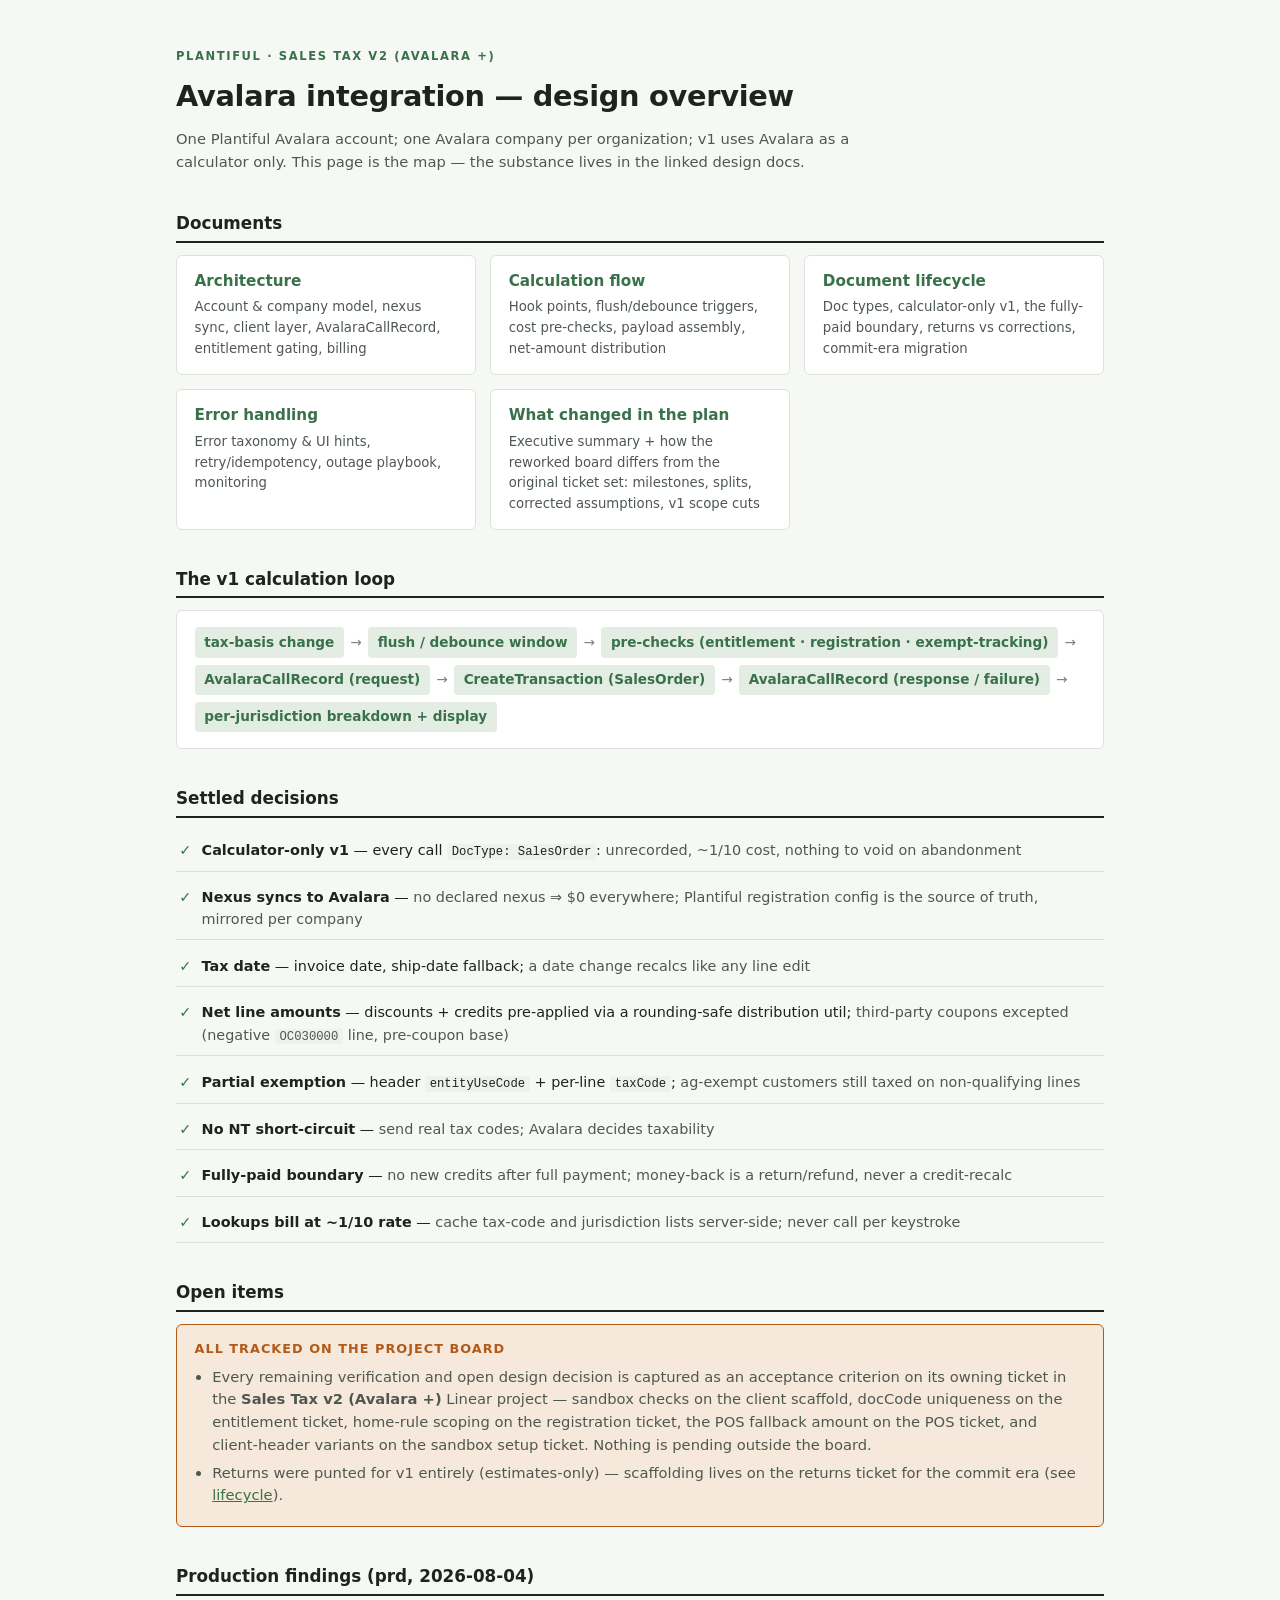
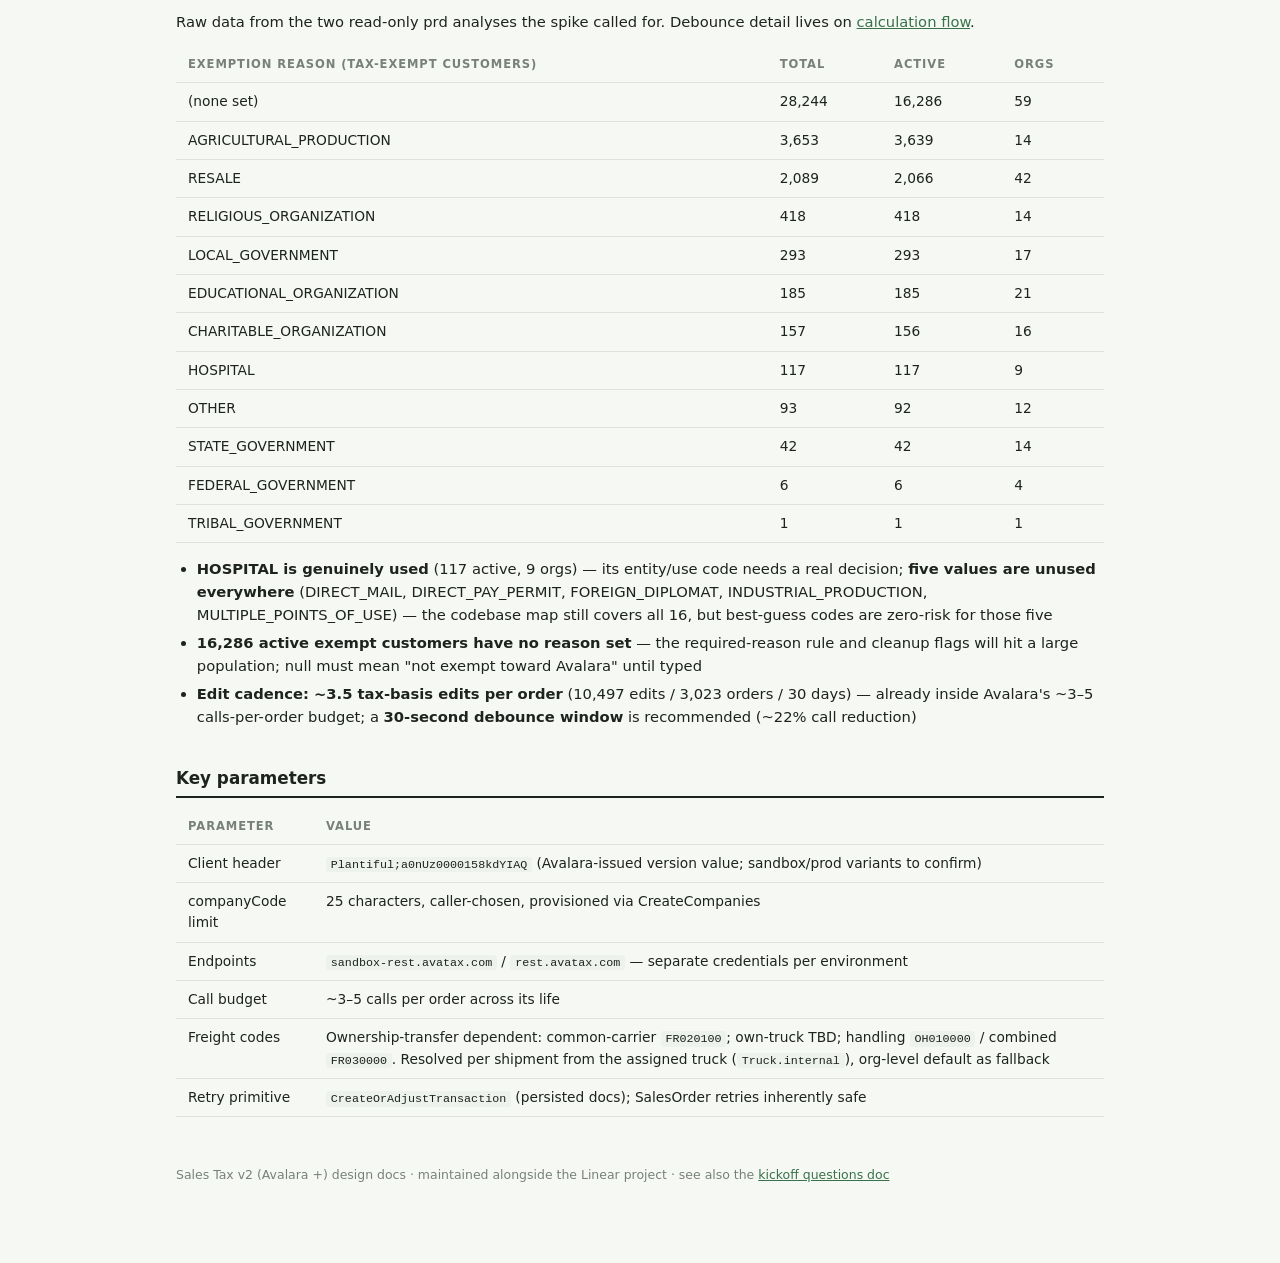
==== commit 1fb52892: "Add plan-changes page with executive summary to design deck Co-Authored-By: Claude Fable 5 <noreply@" ====
--- a/avalara-design/index.html
+++ b/avalara-design/index.html
@@ -41,6 +41,13 @@
           <p class="t">Error handling</p>
           <p class="d">Error taxonomy &amp; UI hints, retry/idempotency, outage playbook, monitoring</p>
         </a>
+        <a class="doc-card" href="./plan-changes.html">
+          <p class="t">What changed in the plan</p>
+          <p class="d">
+            Executive summary + how the reworked board differs from the original ticket set: milestones,
+            splits, corrected assumptions, v1 scope cuts
+          </p>
+        </a>
       </div>
 
       <h2>The v1 calculation loop</h2>
--- a/avalara-design/style.css
+++ b/avalara-design/style.css
@@ -258,6 +258,29 @@
   color: var(--ink-faint);
   font-size: 0.78rem;
 }
+.exec {
+  margin: 1.2rem 0 0.5rem;
+  border: 1px solid var(--accent);
+  border-left-width: 4px;
+  border-radius: 6px;
+  background: var(--accent-soft);
+  padding: 1rem 1.2rem;
+}
+.exec .t {
+  margin: 0 0 0.5rem;
+  color: var(--accent);
+  font-weight: 700;
+  font-size: 0.8rem;
+  letter-spacing: 0.08em;
+  text-transform: uppercase;
+}
+.exec p {
+  margin: 0 0 0.6rem;
+  font-size: 0.9rem;
+}
+.exec p:last-child {
+  margin-bottom: 0;
+}
 .mock {
   margin: 1rem 0;
   border: 1px solid var(--line);
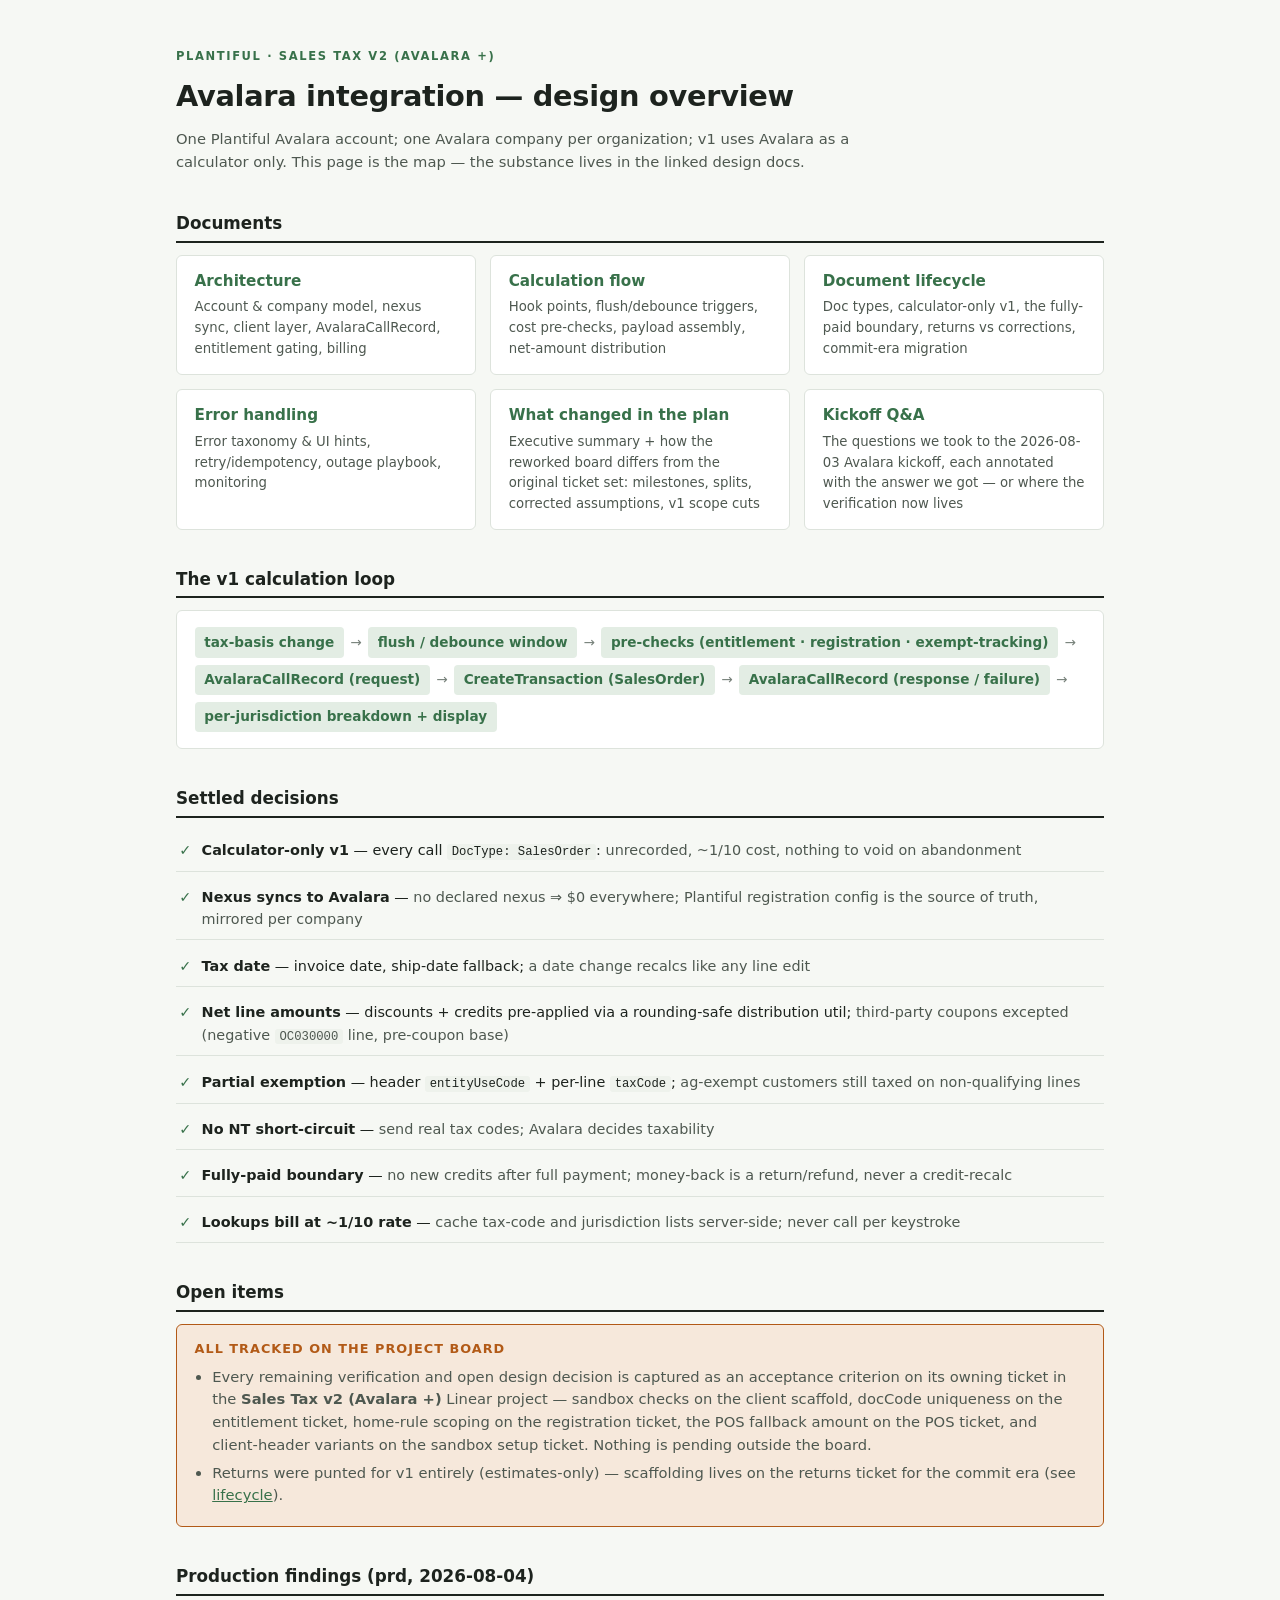
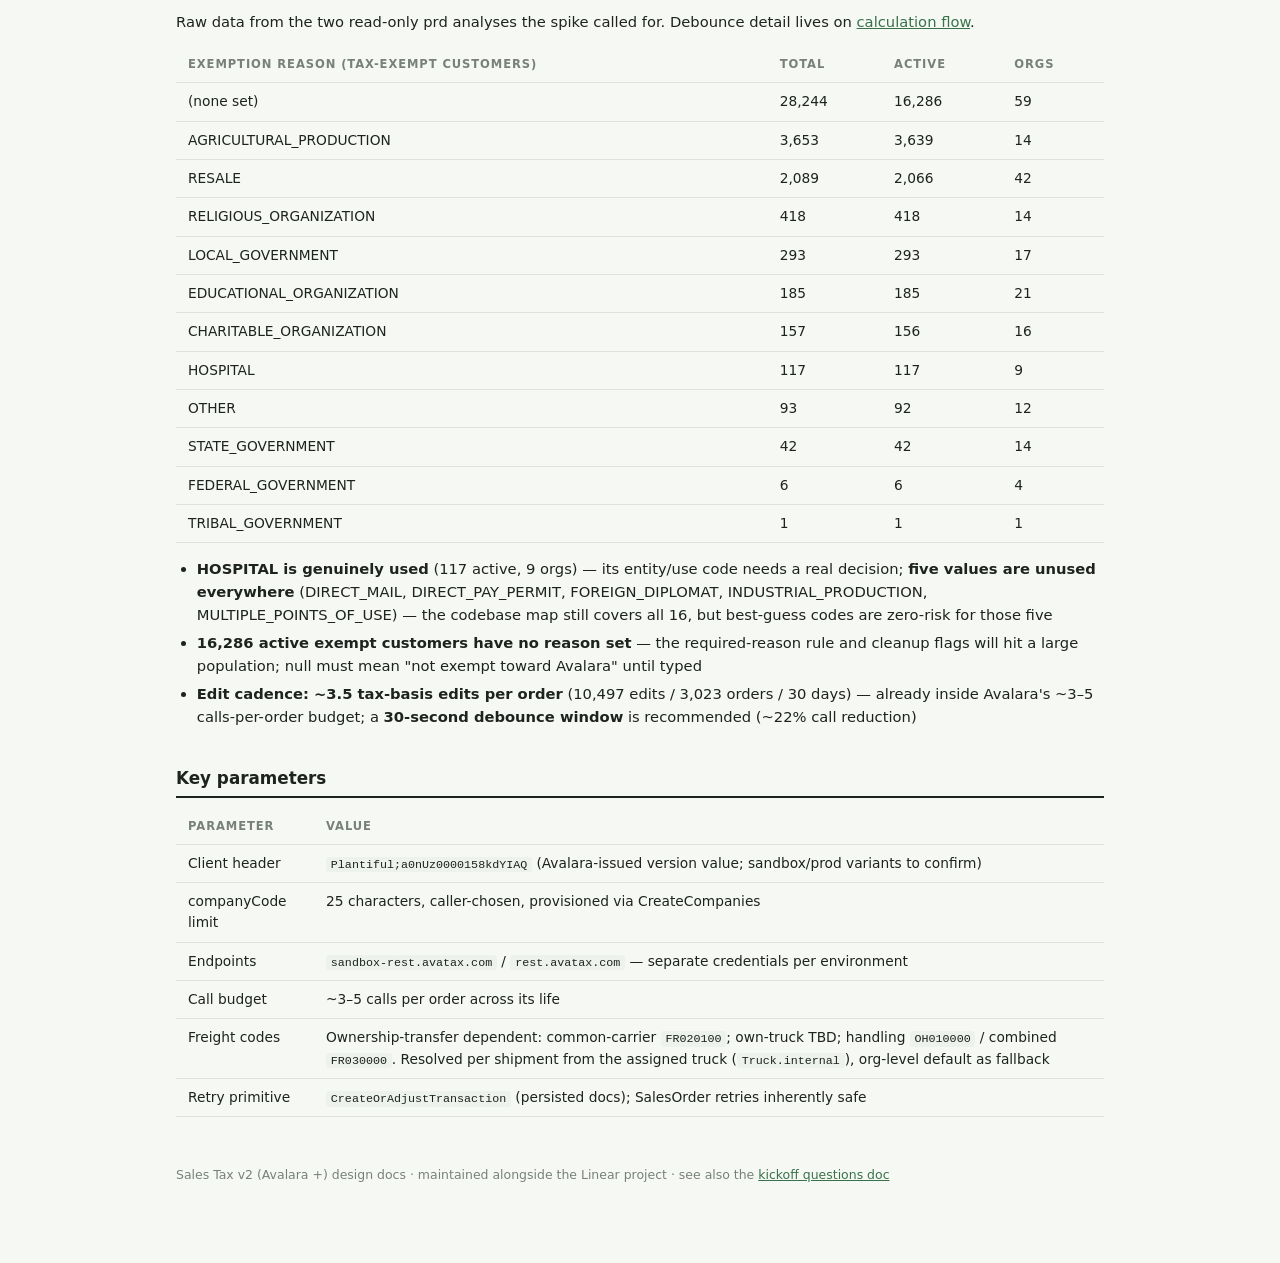
==== commit f72cb24d: "Annotate kickoff questions with answers; card Q&A on deck index Co-Authored-By: Claude Fable 5 <nore" ====
--- a/avalara-design/index.html
+++ b/avalara-design/index.html
@@ -48,6 +48,13 @@
             splits, corrected assumptions, v1 scope cuts
           </p>
         </a>
+        <a class="doc-card" href="../avalara-questions.html">
+          <p class="t">Kickoff Q&amp;A</p>
+          <p class="d">
+            The questions we took to the 2026-08-03 Avalara kickoff, each annotated with the answer we got —
+            or where the verification now lives
+          </p>
+        </a>
       </div>
 
       <h2>The v1 calculation loop</h2>
